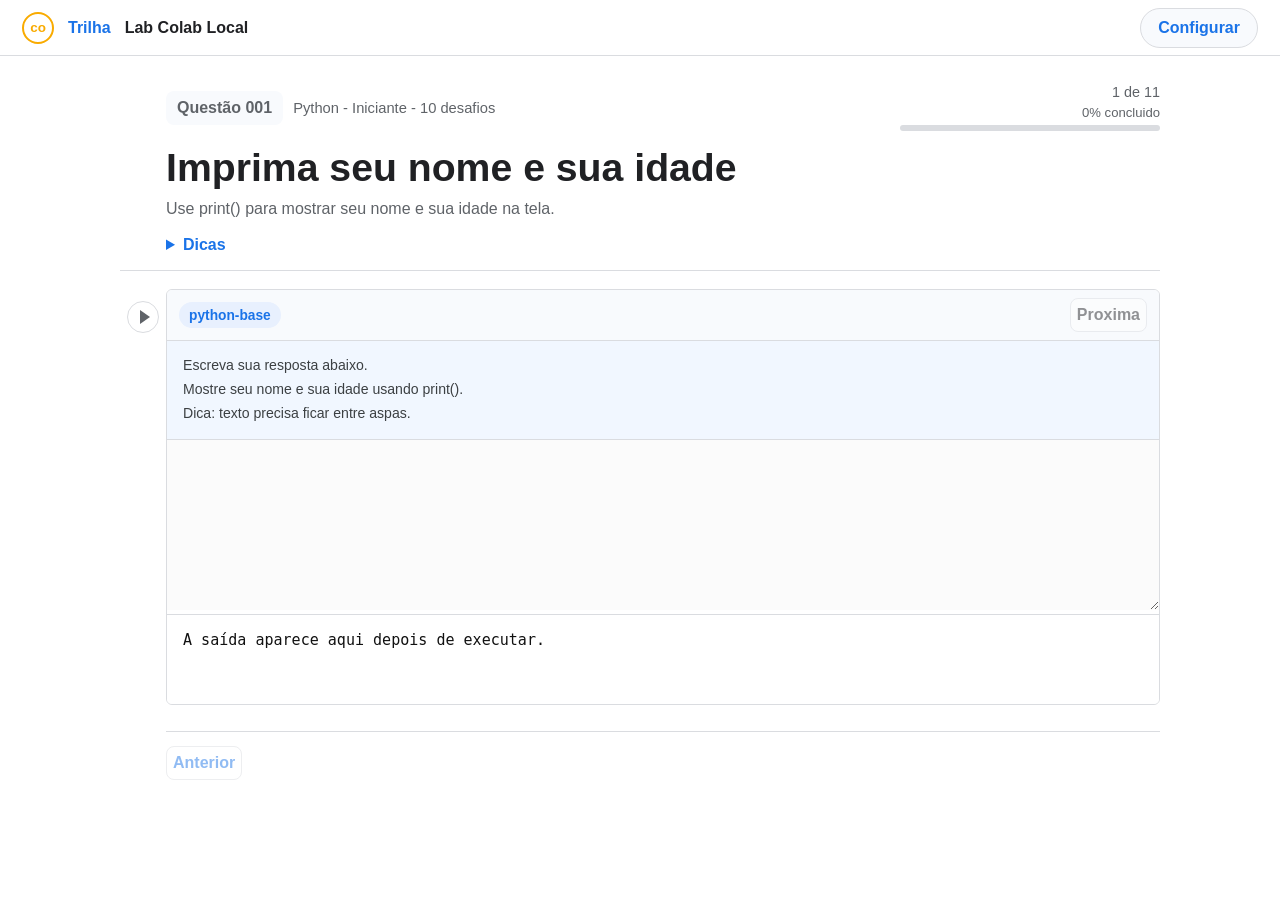
==== site/lab.html @ 2314241f "Initial Trilha Lab project" ====
﻿<!doctype html>
<html lang="pt-BR">
  <head>
    <meta charset="utf-8" />
    <meta name="viewport" content="width=device-width, initial-scale=1" />
    <title>Lab Colab Local</title>
    <link rel="stylesheet" href="/site/lab.css" />
  </head>
  <body>
    <header class="colab-topbar">
      <div class="colab-mark">co</div>
      <a href="/site/index.html" class="back">Trilha</a>
      <strong>Lab Colab Local</strong>
      <nav class="top-actions" aria-label="Controles do lab">
        <button id="openSettings" class="ghost-button" type="button">Configurar</button>
      </nav>
    </header>

    <main class="page">
      <section class="question-card">
        <div class="question-meta">
          <span id="challengeNumber">Questao 001</span>
          <span id="labConfigSummary">Python - Iniciante - 100 desafios</span>
          <div class="progress-panel" aria-label="Progresso estimado">
            <span id="progressText">1 de 10</span>
            <span id="progressEstimate">0% concluido</span>
            <div class="progress-track"><span id="progressFill"></span></div>
          </div>
        </div>

        <h1 id="questionTitle">Imprima seu nome e sua idade</h1>
        <p id="questionInstruction">
          Use `print()` para mostrar seu nome e sua idade na tela.
        </p>

        <details class="tips">
          <summary>Dicas</summary>
          <ul id="tipsList"></ul>
        </details>
      </section>

      <section class="cell">
        <div class="cell-left">
          <button class="play" id="runCell" type="button" aria-label="Executar celula"></button>
        </div>
        <div class="cell-main">
          <div class="cell-toolbar">
            <span id="currentContext">python-base</span>
            <button id="nextChallenge" type="button">Proxima</button>
          </div>
          <div id="codeNotes" class="code-notes"></div>
          <textarea id="codeInput" class="code" spellcheck="false"></textarea>
          <div id="autocomplete" class="autocomplete" hidden></div>
          <div class="input-panel">
            <label for="stdinInput">Entrada para input()</label>
            <textarea id="stdinInput" placeholder="Uma resposta por linha. Exemplo:&#10;Romulo&#10;30"></textarea>
          </div>
          <div id="runFeedback" class="run-feedback" hidden></div>
          <pre id="output" class="output">A saida aparece aqui depois de executar.</pre>
        </div>
      </section>

      <section class="focus-footer">
        <button id="previousChallenge" type="button">Anterior</button>
      </section>

      <section id="completionPanel" class="completion-panel" hidden>
        <div>
          <strong>Sessao concluida</strong>
          <p id="completionText">Voce concluiu os desafios desta sessao.</p>
        </div>
        <div class="completion-actions">
          <button id="moreChallenges" type="button">Fazer mais exercicios</button>
          <a class="button-link" href="/site/index.html#trilha">Conhecer a trilha</a>
        </div>
      </section>
    </main>

    <aside id="challengeDrawer" class="drawer" aria-hidden="true">
      <div class="drawer-panel">
        <div class="drawer-header">
          <div>
            <strong>Desafios gerados</strong>
            <p>Escolha quando quiser trocar de exercício.</p>
          </div>
          <button id="closeChallenges" type="button">Fechar</button>
        </div>
        <input id="challengeSearch" type="search" placeholder="Buscar: input, soma, variável..." />
        <div id="challengeList" class="challenge-list"></div>
      </div>
    </aside>

    <aside id="settingsDrawer" class="drawer" aria-hidden="true">
      <div class="drawer-panel settings-panel">
        <div class="drawer-header">
          <div>
            <strong>Configurar trilha</strong>
            <p>Escolha o tema, nivel e quantidade de desafios.</p>
          </div>
          <button id="closeSettings" type="button">Fechar</button>
        </div>
        <label>
          Trilha
          <select id="trackSelect">
            <option value="python">Python</option>
            <option value="sql">SQL</option>
            <option value="ia">IA</option>
          </select>
        </label>
        <label>
          Grau
          <select id="studentLevel">
            <option value="iniciante">Iniciante</option>
            <option value="intermediario">Intermediario</option>
            <option value="geral">Revisao geral</option>
          </select>
        </label>
        <label>
          Quantidade
          <input id="challengeAmount" type="number" min="1" max="100" step="1" value="10" />
        </label>
        <button id="generateChallenges" class="primary-action" type="button">Aplicar</button>
        <p id="generateStatus" class="generate-status">10 desafios carregados</p>
        <button id="openChallengesFromSettings" class="secondary-action" type="button">Ver desafios gerados</button>
      </div>
    </aside>

    <script src="/site/lab.js"></script>
  </body>
</html>
---- site/lab.css ----
:root {
  --bg: #ffffff;
  --ink: #202124;
  --muted: #5f6368;
  --line: #dadce0;
  --soft: #f8fafd;
  --blue: #1a73e8;
  --blue-soft: #e8f0fe;
  --green: #188038;
  --red: #b3261e;
  --code: #fbfbfb;
  font-family: Arial, Helvetica, sans-serif;
}

* {
  box-sizing: border-box;
}

body {
  margin: 0;
  color: var(--ink);
  background: var(--bg);
}

.colab-topbar {
  position: sticky;
  top: 0;
  z-index: 5;
  display: flex;
  align-items: center;
  gap: 14px;
  min-height: 56px;
  padding: 0 22px;
  border-bottom: 1px solid var(--line);
  background: #fff;
}

.colab-topbar strong {
  margin-right: auto;
}

.top-actions {
  display: inline-flex;
  align-items: center;
  gap: 6px;
  padding: 4px;
  border: 1px solid var(--line);
  border-radius: 999px;
  background: var(--soft);
}

.colab-mark {
  display: grid;
  place-items: center;
  width: 32px;
  height: 32px;
  border-radius: 50%;
  color: #f9ab00;
  border: 2px solid #f9ab00;
  font-weight: 800;
  font-size: 0.84rem;
}

.back {
  color: var(--blue);
  font-weight: 700;
  text-decoration: none;
}

#currentContext {
  display: inline-flex;
  align-items: center;
  min-height: 26px;
  padding: 0 10px;
  border-radius: 999px;
  color: var(--blue);
  background: var(--blue-soft);
  font-size: 0.86rem;
  font-weight: 700;
}

.page {
  width: min(1040px, calc(100% - 44px));
  margin: 0 auto 48px;
}

.question-card {
  padding: 28px 0 16px 46px;
  border-bottom: 1px solid var(--line);
}

.question-meta {
  display: flex;
  align-items: center;
  flex-wrap: wrap;
  gap: 10px;
  margin-bottom: 16px;
}

#challengeNumber {
  min-height: 34px;
  display: inline-flex;
  align-items: center;
  padding: 0 11px;
  border-radius: 8px;
  background: var(--soft);
  color: var(--muted);
  font-weight: 700;
}

.generate-status {
  margin-top: 12px;
  color: var(--muted);
  font-size: 0.88rem;
}

.generate-status.warn {
  color: #b06000;
}

#labConfigSummary {
  color: var(--muted);
  font-size: 0.92rem;
}

label {
  display: grid;
  gap: 4px;
  color: var(--muted);
  font-size: 0.78rem;
  font-weight: 700;
}

select,
input,
button,
textarea {
  font: inherit;
}

select,
input {
  height: 34px;
  border: 1px solid var(--line);
  border-radius: 8px;
  background: #fff;
  color: var(--ink);
}

input {
  padding: 0 10px;
}

button {
  min-height: 34px;
  border: 1px solid var(--line);
  border-radius: 8px;
  background: #fff;
  color: var(--ink);
  font-weight: 700;
  cursor: pointer;
}

.primary-action {
  width: 100%;
  margin-top: 16px;
  color: #fff;
  border-color: var(--blue);
  background: var(--blue);
}

.secondary-action {
  width: 100%;
  margin-top: 10px;
  color: var(--blue);
  border-color: var(--line);
  background: #fff;
}

.ghost-button {
  color: var(--blue);
  border-color: transparent;
  background: transparent;
  min-height: 30px;
  padding: 0 12px;
  border-radius: 999px;
}

.ghost-button:hover {
  background: var(--blue-soft);
}

h1 {
  margin: 0 0 8px;
  font-size: clamp(1.65rem, 3.5vw, 2.45rem);
  line-height: 1.08;
  letter-spacing: 0;
}

p {
  margin: 0;
  color: var(--muted);
  line-height: 1.55;
}

.tips {
  margin-top: 14px;
  color: var(--muted);
}

.tips summary {
  width: fit-content;
  cursor: pointer;
  color: var(--blue);
  font-weight: 700;
}

.tips ul {
  margin-bottom: 0;
}

.cell {
  display: grid;
  grid-template-columns: 46px minmax(0, 1fr);
  margin: 18px 0 26px;
}

.cell-left {
  display: flex;
  justify-content: center;
  padding-top: 12px;
}

.play {
  width: 32px;
  height: 32px;
  min-height: 32px;
  padding: 0;
  border-radius: 50%;
  border-color: var(--line);
  color: var(--muted);
  background: #fff;
  position: relative;
}

.play::before {
  content: "";
  position: absolute;
  left: 12px;
  top: 8px;
  width: 0;
  height: 0;
  border-top: 7px solid transparent;
  border-bottom: 7px solid transparent;
  border-left: 10px solid currentColor;
}

.play:hover {
  color: #fff;
  border-color: var(--green);
  background: var(--green);
}

.cell-main {
  position: relative;
  border: 1px solid var(--line);
  border-radius: 6px;
  overflow: hidden;
  background: #fff;
}

.cell-toolbar {
  min-height: 42px;
  display: flex;
  align-items: center;
  justify-content: space-between;
  gap: 10px;
  padding: 8px 12px;
  border-bottom: 1px solid var(--line);
  background: var(--soft);
}

.code,
#stdinInput {
  width: 100%;
  resize: vertical;
  border: 0;
  outline: 0;
  font-family: "Cascadia Code", Consolas, monospace;
}

.code {
  min-height: 170px;
  padding: 14px 16px;
  color: #111;
  background: var(--code);
  font-size: 0.96rem;
  line-height: 1.6;
  tab-size: 4;
}

.code-notes {
  display: none;
  padding: 12px 16px;
  border-bottom: 1px solid var(--line);
  color: #3c4043;
  background: #f1f7ff;
  font: 500 0.88rem/1.55 Arial, Helvetica, sans-serif;
}

.code-notes.visible {
  display: block;
}

.code-notes div {
  margin: 2px 0;
}

.code::selection {
  background: #d2e3fc;
}

.autocomplete {
  position: absolute;
  z-index: 4;
  width: min(260px, calc(100% - 28px));
  margin: -8px 14px 8px;
  border: 1px solid var(--line);
  border-radius: 8px;
  background: #fff;
  box-shadow: 0 10px 28px rgba(60, 64, 67, 0.18);
  overflow: hidden;
}

.autocomplete button {
  width: 100%;
  display: block;
  padding: 9px 12px;
  border: 0;
  border-radius: 0;
  text-align: left;
  font-family: "Cascadia Code", Consolas, monospace;
  font-weight: 600;
}

.autocomplete button:hover {
  background: var(--blue-soft);
  color: var(--blue);
}

.input-panel {
  border-top: 1px solid var(--line);
  background: #fff;
}

.input-panel[hidden] {
  display: none;
}

.input-panel label {
  padding: 9px 14px 0;
}

#stdinInput {
  min-height: 58px;
  padding: 8px 14px 12px;
  color: #111;
  background: #fff;
}

.output {
  min-height: 90px;
  margin: 0;
  padding: 14px 16px;
  overflow: auto;
  white-space: pre-wrap;
  border-top: 1px solid var(--line);
  color: #111;
  background: #fff;
  font: 500 0.94rem/1.55 "Cascadia Code", Consolas, monospace;
}

.run-feedback {
  padding: 10px 16px;
  border-top: 1px solid var(--line);
  font-size: 0.92rem;
  font-weight: 700;
}

.run-feedback.success {
  color: var(--green);
  background: #edf7ed;
}

.run-feedback.error {
  color: var(--red);
  background: #fceeee;
}

.output.error {
  color: var(--red);
}

.focus-footer {
  display: flex;
  align-items: center;
  justify-content: space-between;
  gap: 12px;
  margin: 0 0 0 46px;
  padding-top: 14px;
  border-top: 1px solid var(--line);
  color: var(--muted);
}

.focus-footer button {
  color: var(--blue);
}

.progress-panel {
  width: min(260px, 100%);
  display: grid;
  gap: 5px;
  justify-items: end;
  margin-left: auto;
  color: var(--muted);
  font-size: 0.9rem;
}

#progressEstimate {
  font-size: 0.82rem;
}

.progress-track {
  width: 100%;
  height: 6px;
  border-radius: 999px;
  overflow: hidden;
  background: var(--line);
}

#progressFill {
  display: block;
  width: 0%;
  height: 100%;
  border-radius: inherit;
  background: var(--blue);
  transition: width 160ms ease;
}

.completion-panel {
  display: flex;
  align-items: center;
  justify-content: space-between;
  gap: 16px;
  margin: 18px 0 0 46px;
  padding: 16px;
  border: 1px solid #b7e1cd;
  border-radius: 8px;
  background: #f0f8f3;
}

.completion-panel[hidden] {
  display: none;
}

.completion-panel strong {
  color: var(--green);
}

.completion-panel p {
  margin-top: 4px;
}

.completion-actions {
  display: flex;
  flex-wrap: wrap;
  gap: 8px;
}

.button-link {
  min-height: 34px;
  display: inline-flex;
  align-items: center;
  padding: 0 12px;
  border: 1px solid var(--line);
  border-radius: 8px;
  color: var(--blue);
  background: #fff;
  font-weight: 700;
  text-decoration: none;
}

button:disabled {
  cursor: not-allowed;
  opacity: 0.48;
}

.drawer {
  position: fixed;
  inset: 0;
  z-index: 20;
  display: none;
  background: rgba(32, 33, 36, 0.32);
}

.drawer.open {
  display: block;
}

.drawer-panel {
  width: min(420px, calc(100% - 28px));
  height: 100%;
  margin-left: auto;
  padding: 16px;
  border-left: 1px solid var(--line);
  background: #fff;
  box-shadow: -12px 0 34px rgba(60, 64, 67, 0.2);
  overflow: auto;
}

.drawer-header {
  display: flex;
  justify-content: space-between;
  gap: 12px;
  margin-bottom: 14px;
}

.drawer-header p {
  margin-top: 4px;
  font-size: 0.9rem;
}

#challengeSearch {
  width: 100%;
  margin-bottom: 12px;
}

.settings-panel label {
  margin-top: 14px;
}

.settings-panel select,
.settings-panel input {
  width: 100%;
}

.challenge-list {
  display: grid;
  gap: 8px;
}

.challenge-section {
  margin-top: 10px;
  padding: 4px 2px 2px;
  color: var(--muted);
  font-size: 0.78rem;
  font-weight: 700;
  text-transform: uppercase;
}

.challenge-section:first-child {
  margin-top: 0;
}

.challenge-item {
  width: 100%;
  min-height: 44px;
  padding: 10px 12px;
  border: 1px solid var(--line);
  border-radius: 8px;
  background: #fff;
  text-align: left;
  font-weight: 500;
}

.challenge-item.active {
  border-color: var(--blue);
  background: var(--blue-soft);
  color: var(--blue);
}

@media (max-width: 720px) {
  .colab-topbar {
    padding: 0 12px;
    gap: 8px;
  }

  .top-actions {
    gap: 2px;
  }

  .ghost-button {
    padding: 0 8px;
  }

  .question-meta,
  .focus-footer {
    align-items: stretch;
    flex-direction: column;
  }

  .progress-panel {
    width: 100%;
    justify-items: stretch;
    margin-left: 0;
  }

  .cell {
    grid-template-columns: 38px minmax(0, 1fr);
  }

  .focus-footer {
    margin-left: 38px;
  }

  .completion-panel {
    align-items: stretch;
    flex-direction: column;
    margin-left: 38px;
  }
}
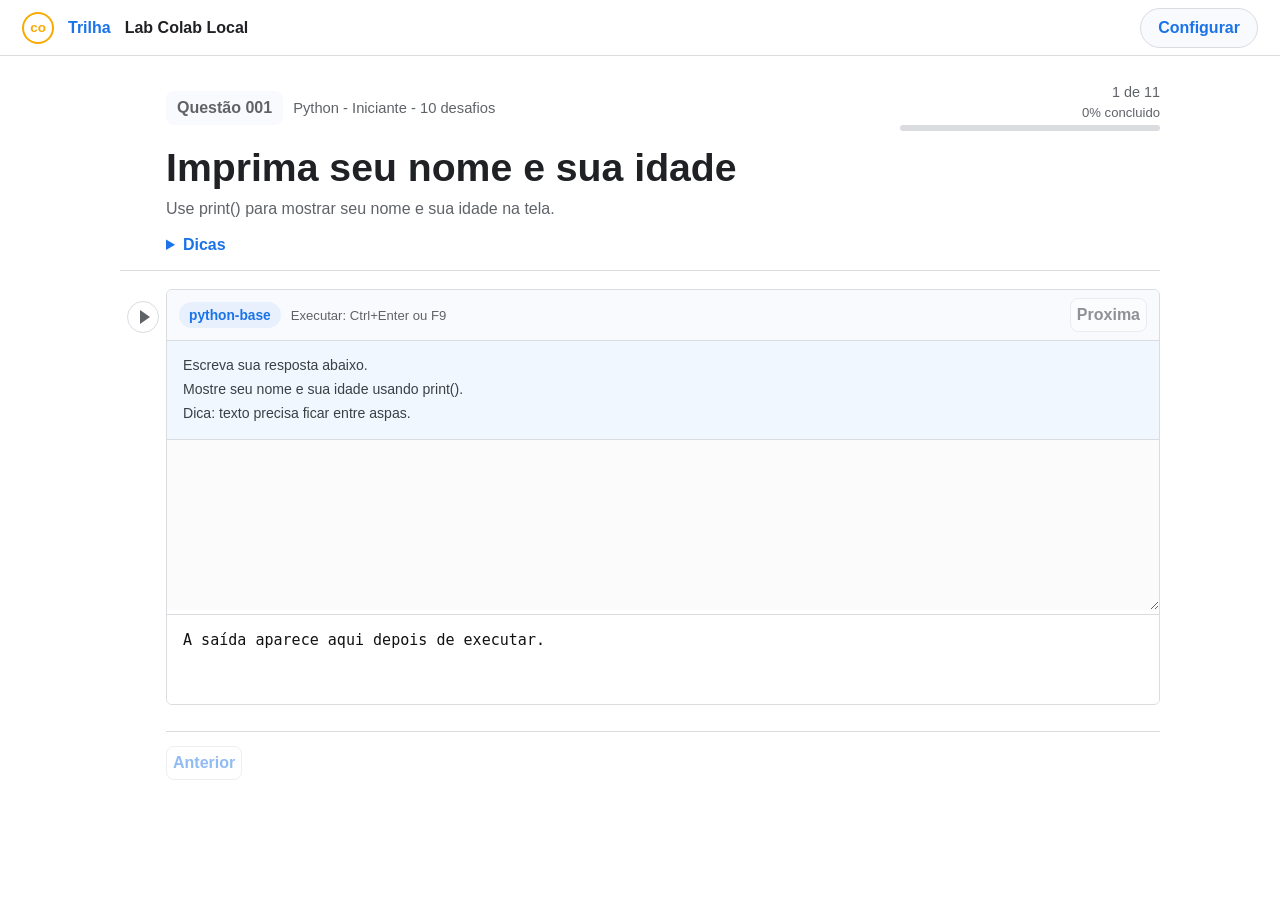
==== commit 7a062dd2: "Differentiate lab levels and add run shortcut" ====
--- a/site/lab.html
+++ b/site/lab.html
@@ -46,6 +46,7 @@
         <div class="cell-main">
           <div class="cell-toolbar">
             <span id="currentContext">python-base</span>
+            <span class="shortcut-hint">Executar: Ctrl+Enter ou F9</span>
             <button id="nextChallenge" type="button">Proxima</button>
           </div>
           <div id="codeNotes" class="code-notes"></div>
--- a/site/lab.css
+++ b/site/lab.css
@@ -280,6 +280,12 @@
   background: var(--soft);
 }
 
+.shortcut-hint {
+  margin-right: auto;
+  color: var(--muted);
+  font-size: 0.82rem;
+}
+
 .code,
 #stdinInput {
   width: 100%;
